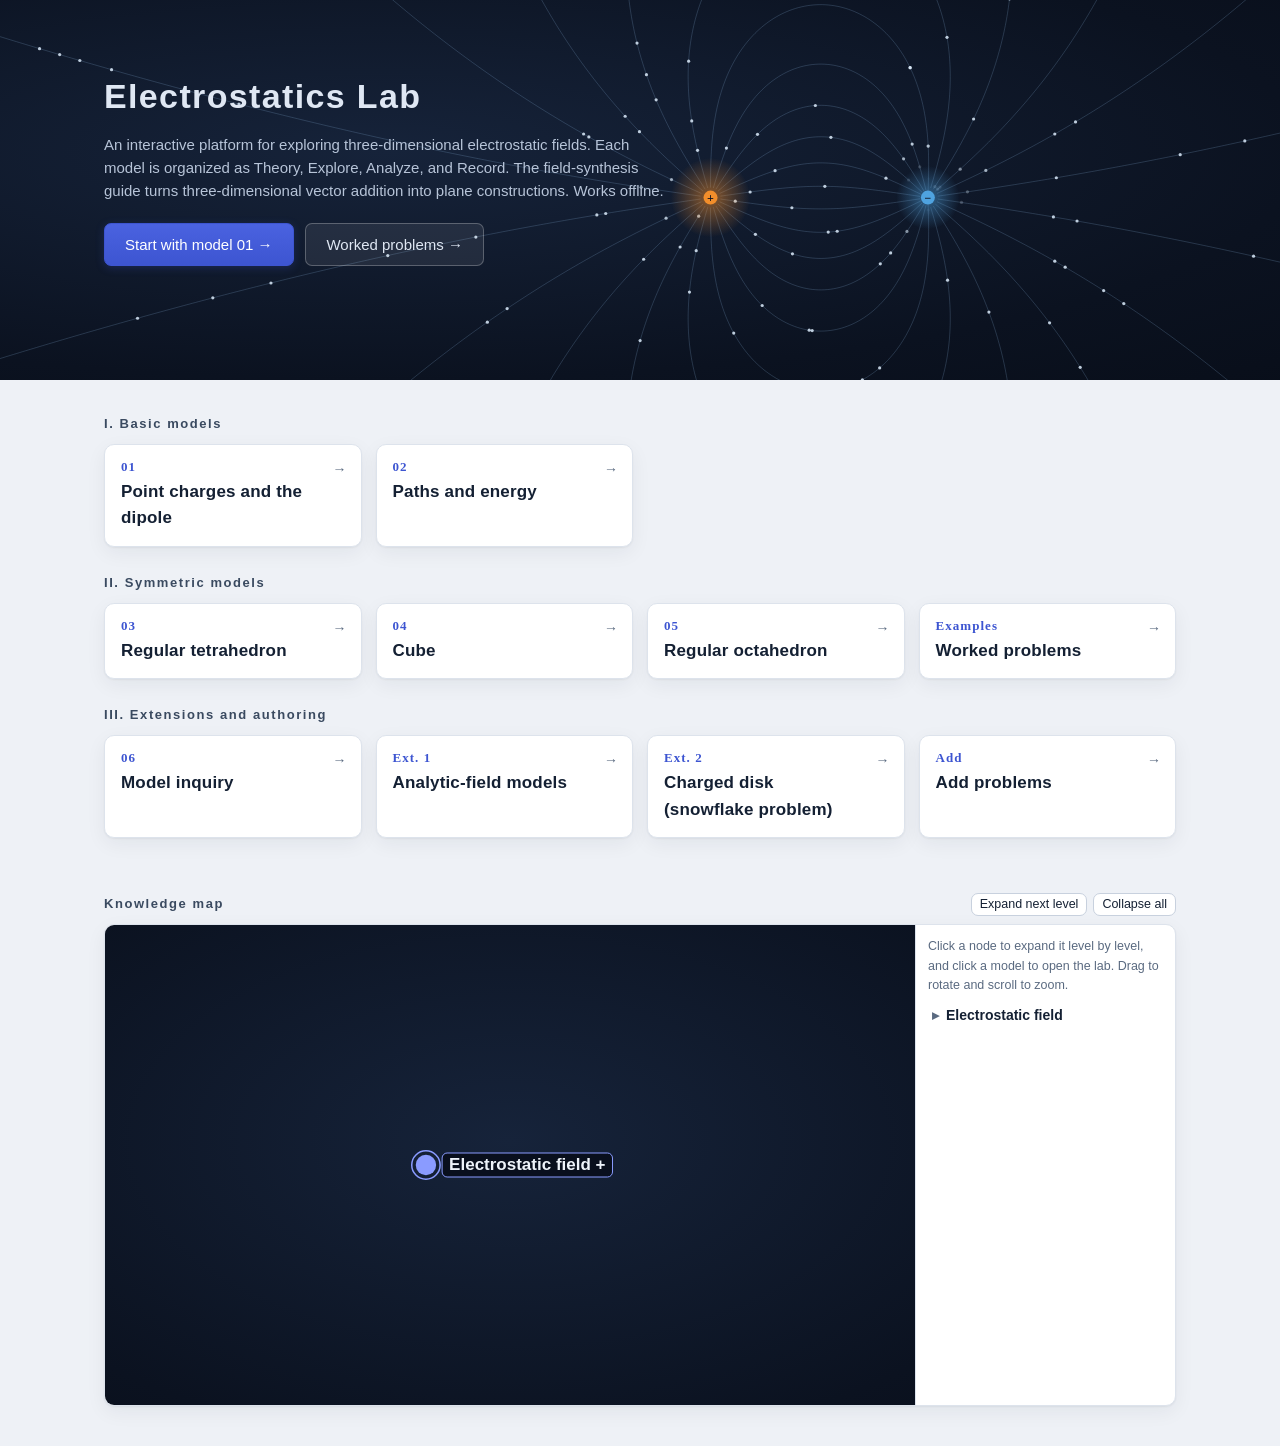
==== index.html @ c66d6b99 "Publish English Electrostatics Lab site" ====
<!doctype html>
<html lang="en">
<head>
  <meta charset="utf-8">
  <meta name="viewport" content="width=device-width, initial-scale=1">
  <title>Electrostatics Lab</title>
  <link rel="stylesheet" href="css/base.css">
  <link rel="stylesheet" href="css/motion.css">
  <link rel="stylesheet" href="css/fit.css">
  <link rel="stylesheet" href="css/home.css">
</head>
<body>
  <header class="home-hero">
    <canvas id="hero" aria-hidden="true"></canvas>
    <div class="hero-in">
      <h1>Electrostatics Lab</h1>
      <p>An interactive platform for exploring three-dimensional electrostatic fields. Each model is organized as Theory, Explore, Analyze, and Record. The field-synthesis guide turns three-dimensional vector addition into plane constructions. Works offline.</p>
      <a class="btn primary" href="lab.html?m=1">Start with model 01 →</a>
      <a class="btn hero-2" href="examples.html">Worked problems →</a>
    </div>
  </header>
  <main class="home">
    <div id="groups"></div>
    <section id="kg" class="kg" aria-labelledby="kg-h">
      <div class="kg-head">
        <h2 id="kg-h" class="cat">Knowledge map</h2>
        <div class="kg-tools">
          <button type="button" class="btn mini" data-kg="more">Expand next level</button>
          <button type="button" class="btn mini" data-kg="reset">Collapse all</button>
        </div>
      </div>
      <div class="kg-body">
        <canvas tabindex="0" role="img" aria-label="Three-dimensional view of the electrostatics knowledge map. Arrow keys rotate, plus and minus zoom; use the list on the right to expand nodes."></canvas>
        <nav class="kg-side" aria-label="Knowledge map list">
          <p class="kg-tip">Click a node to expand it level by level, and click a model to open the lab. Drag to rotate and scroll to zoom.</p>
          <ul class="kg-list"></ul>
        </nav>
      </div>
    </section>
  </main>
  <script src="js/home/home.js"></script>
  <script src="js/home/kgraph.js"></script>
</body>
</html>
---- css/base.css ----
/* Design tokens and base components.
   The interface accent is indigo, kept apart from the data colors (orange/blue/gray) so it is never read as a physical quantity; data colors are in js/models/common.js (Okabe–Ito). */
:root {
  --bg: #eef1f6; --surface: #ffffff; --surface-2: #f6f8fb; --ink: #142033; --ink-2: #3a4a60; --muted: #5a6a80;
  --line: #dde3ec; --line-2: #c8d1de;
  --accent: #3d55d1; --accent-2: #2c41ad; --accent-soft: #e9edfc;
  --chrome: #0e1626; --chrome-2: #18233a; --chrome-ink: #dfe7f3; --chrome-muted: #a3b1c8;
  --pos: #d55e00; --neg: #0072b2; --zero: #4a5566; --probe: #cc79a7; --ok: #009e73; --bad: #b4233c;
  --r: 10px; --r-s: 7px;
  --shadow: 0 1px 2px rgba(16,28,48,.06), 0 6px 20px rgba(16,28,48,.06);
  --shadow-lg: 0 12px 40px rgba(10,20,40,.22);
  --ease: cubic-bezier(.22,.8,.26,1);
  font-family: "Segoe UI", "Helvetica Neue", Arial, sans-serif;
  color: var(--ink); background: var(--bg);
}
* { box-sizing: border-box; }
html, body { margin: 0; }
body { font-size: 14px; line-height: 1.55; -webkit-font-smoothing: antialiased; }
/* One math font for the whole platform: Cambria Math ships with Windows and draws radicals and fraction bars from the font's math parameters */
:root { --math-font: "Cambria Math", "STIX Two Math", "Latin Modern Math", "Times New Roman", serif; }
math { font-family: var(--math-font); font-size: 1.08em; }
/* Radicals in text (MathML <msqrt> made by U.rich): same size as the body text; the radical and its bar are drawn by the math font, so displayed formulas are not clipped */
math.rm { font-size: 1em; }
math { overflow: visible; }
/* Radicals in SVG diagrams (U.svgRad): the √ and the radicand both use Times New Roman, so the top stroke of the √ is level with the overbar and they join into one line */
.svg-rs, .svg-rb { font-family: "Times New Roman", serif; }
h1, h2, h3, h4 { margin: 0 0 .4em; font-weight: 600; letter-spacing: .01em; }
h2 { font-size: 15px; } h3 { font-size: 13.5px; } h4 { font-size: 12.5px; color: var(--ink-2); }
p { margin: .3em 0; }
a { color: var(--accent); }
button, select, input, textarea { font: inherit; color: inherit; }
button { cursor: pointer; }
:focus-visible { outline: 2px solid var(--accent); outline-offset: 2px; }
.sr { position: absolute; width: 1px; height: 1px; overflow: hidden; clip: rect(0 0 0 0); }
.skip { position: absolute; left: -999px; top: 0; background: #fff; padding: 6px 10px; z-index: 99; }
.skip:focus { left: 8px; }
.muted { color: var(--muted); }
.note { color: var(--muted); font-size: 12.5px; }
kbd { font: 11px/1 "Times New Roman", sans-serif; color: var(--muted); border: 1px solid var(--line); border-radius: 4px; padding: 2px 4px; margin-left: 6px; }

.btn { border: 1px solid var(--line-2); background: var(--surface); border-radius: var(--r-s); padding: 5px 11px; transition: background .15s, border-color .15s, color .15s, transform .08s, box-shadow .15s; }
.btn:hover { border-color: var(--accent); color: var(--accent-2); }
.btn:active { transform: translateY(1px); }
.btn.primary { background: var(--accent); border-color: var(--accent); color: #fff; box-shadow: 0 2px 8px rgba(61,85,209,.25); }
.btn.primary:hover { background: var(--accent-2); color: #fff; }
.btn.on { background: var(--accent-soft); border-color: var(--accent); color: var(--accent-2); }
.btn.mini { padding: 1px 8px; font-size: 12.5px; }
.btn.big { padding: 9px 18px; font-size: 15px; width: 100%; }
.btn:disabled { opacity: .45; cursor: default; }
.btns { display: flex; flex-wrap: wrap; gap: 6px; margin: 6px 0; }
.link { border: 0; background: none; color: var(--accent); padding: 0; }

#toast { position: fixed; left: 50%; bottom: 24px; transform: translateX(-50%) translateY(16px); background: var(--chrome); color: var(--chrome-ink);
  padding: 9px 16px; border-radius: 8px; opacity: 0; transition: .3s var(--ease); pointer-events: none; z-index: 100; max-width: 90vw; box-shadow: var(--shadow-lg); }
#toast.show { opacity: 1; transform: translateX(-50%); }

/* Home page */
.home-hero { position: relative; height: 380px; background: radial-gradient(120% 100% at 30% 40%, #16233a 0%, #0b1220 60%, #070c16 100%); color: var(--chrome-ink); overflow: hidden; }
.home-hero canvas { position: absolute; inset: 0; width: 100%; height: 100%; }
.home-hero .hero-in { position: relative; max-width: 1120px; margin: 0 auto; padding: 70px 24px 0; }
.home-hero h1 { font-size: 34px; letter-spacing: .04em; margin-bottom: 10px; }
.home-hero p { max-width: 560px; color: #b7c4d8; font-size: 15px; }
.home-hero .btn.primary, .home-hero .btn.hero-2 { margin-top: 16px; padding: 9px 20px; font-size: 15px; display: inline-block; text-decoration: none; }
.home-hero .btn.hero-2 { margin-left: 8px; background: rgba(255,255,255,.08); color: #dfe7f3; border-color: rgba(255,255,255,.25); }
.home { max-width: 1120px; margin: -46px auto 0; padding: 0 24px 40px; position: relative; }
.cat { margin: 26px 0 8px; font-size: 13px; color: var(--muted); letter-spacing: .12em; }
.cards { display: grid; grid-template-columns: repeat(auto-fill, minmax(250px, 1fr)); gap: 14px; }
.card-link { position: relative; display: block; background: var(--surface); border: 1px solid var(--line); border-radius: var(--r); padding: 16px 16px 18px; text-decoration: none; color: inherit;
  box-shadow: var(--shadow); transition: transform .25s var(--ease), box-shadow .25s var(--ease), border-color .2s; overflow: hidden; animation: rise .5s var(--ease) both; }
.card-link::after { content: ""; position: absolute; left: 0; top: 0; height: 3px; width: 100%; background: linear-gradient(90deg, var(--pos), #e69f00, var(--neg)); transform: scaleX(0); transform-origin: left; transition: transform .35s var(--ease); }
.card-link:hover { transform: translateY(-3px); box-shadow: 0 14px 30px rgba(16,28,48,.12); border-color: var(--line-2); }
.card-link:hover::after { transform: scaleX(1); }
.card-link .num { font: 700 13px "Times New Roman", serif; color: var(--accent); letter-spacing: .08em; }
.card-link h2 { font-size: 17px; margin: 4px 0 6px; }
.card-link p { color: var(--muted); margin: 0; font-size: 13px; }
.card-link .go { position: absolute; right: 14px; top: 14px; color: var(--muted); transition: color .2s, transform .2s var(--ease); }
.card-link:hover .go { color: var(--accent); transform: translateX(3px); }
.home .conv { background: var(--surface); border: 1px solid var(--line); border-radius: var(--r); padding: 14px 18px; margin-top: 26px; box-shadow: var(--shadow); }
.home .conv li { margin: 3px 0; }
.home footer { color: var(--muted); font-size: 12.5px; margin-top: 18px; }
@keyframes rise { from { opacity: 0; transform: translateY(10px); } }
@media (prefers-reduced-motion: reduce) { *, *::before, *::after { animation-duration: .01ms !important; transition-duration: .01ms !important; } }
---- css/motion.css ----
/* Motion and visual polish: workspace crossfade, scroll fade-in, collapsible panels, press ripple, reading progress, frosted overlays.
   All motion is switched off under "reduce motion" by the rule at the end of base.css. */
:root { --ease-out: cubic-bezier(.16,1,.3,1); --spring: cubic-bezier(.34,1.4,.64,1); --glass: rgba(14,22,38,.62); }

/* Workspace switch: View Transitions crossfade; the top bar stays still */
::view-transition-old(root), ::view-transition-new(root) { animation-duration: .32s; animation-timing-function: var(--ease-out); }
::view-transition-old(root) { animation-name: vt-out; }
::view-transition-new(root) { animation-name: vt-in; }
.appbar { view-transition-name: appbar; }
::view-transition-old(appbar), ::view-transition-new(appbar) { animation: none; }
@keyframes vt-out { to { opacity: 0; transform: scale(.992); filter: blur(2px); } }
@keyframes vt-in { from { opacity: 0; transform: translateY(8px) scale(1.004); } }

/* Fade and rise when scrolled into view */
.rv { opacity: 0; transform: translateY(14px); transition: opacity .6s var(--ease-out) var(--d, 0ms), transform .6s var(--ease-out) var(--d, 0ms); }
.rv.in { opacity: 1; transform: none; }

/* Press ripple */
.has-ripple { overflow: hidden; isolation: isolate; }
.ripple { position: absolute; border-radius: 50%; pointer-events: none; background: currentColor; opacity: .18; transform: scale(0); animation: ripple .55s var(--ease-out) forwards; z-index: -1; }
@keyframes ripple { to { transform: scale(1); opacity: 0; } }

/* Buttons: slight lift on hover; soft glow on primary buttons */
.btn { transition: background .18s, border-color .18s, color .18s, transform .18s var(--ease-out), box-shadow .22s var(--ease-out); }
.btn:hover:not(:disabled) { transform: translateY(-1px); box-shadow: 0 4px 12px rgba(16,28,48,.08); }
.btn:active:not(:disabled) { transform: translateY(0) scale(.98); transition-duration: .06s; }
.btn.primary { background: linear-gradient(180deg, #4a62e0, var(--accent)); }
.btn.primary:hover:not(:disabled) { background: linear-gradient(180deg, #4259d6, var(--accent-2)); box-shadow: 0 6px 18px rgba(61,85,209,.32); }

/* Collapsible panels: rotating chevron, content fades in when opened */
details.tip > summary, details.where > summary, details.base > summary, details.g-item > summary { list-style: none; display: flex; align-items: center; gap: 6px; }
details.tip > summary::-webkit-details-marker, details.where > summary::-webkit-details-marker, details.base > summary::-webkit-details-marker, details.g-item > summary::-webkit-details-marker { display: none; }
details.tip > summary::before, details.where > summary::before, details.base > summary::before, details.g-item > summary::before {
  content: ""; flex: none; width: 6px; height: 6px; border-right: 1.6px solid currentColor; border-bottom: 1.6px solid currentColor; transform: rotate(-45deg); opacity: .6; transition: transform .28s var(--ease-out); margin: 0 3px 0 1px; }
details[open].tip > summary::before, details[open].where > summary::before, details[open].base > summary::before, details[open].g-item > summary::before { transform: rotate(45deg) translate(-1px, -1px); }
.acc > summary::after { transition: transform .3s var(--ease-out); }
details[open].acc > :not(summary), details[open].base > :not(summary), details[open].g-item > :not(summary) { animation: fadeUp .35s var(--ease-out) both; }
@keyframes fadeUp { from { opacity: 0; transform: translateY(4px); } }

/* Workspace indicator: springy slide */
.mode-ink { transition: transform .45s var(--spring), width .45s var(--spring); }

/* Inspector and tool panels: groups fade in one after another */
.insp > *, .panel > * { animation: fadeUp .4s var(--ease-out) both; }
.insp > :nth-child(2), .panel > :nth-child(2) { animation-delay: 40ms; }
.insp > :nth-child(3), .panel > :nth-child(3) { animation-delay: 80ms; }
.insp > :nth-child(4), .panel > :nth-child(4) { animation-delay: 120ms; }
.insp > :nth-child(n+5), .panel > :nth-child(n+5) { animation-delay: 160ms; }
.acc { transition: box-shadow .25s var(--ease-out), border-color .25s; }
.acc:hover { box-shadow: 0 4px 16px rgba(16,28,48,.06); }

/* Stage: edge vignette to focus the 3D model; frosted overlays */
.stage::after { content: ""; position: absolute; inset: 0; pointer-events: none; border-radius: inherit; background: radial-gradient(120% 90% at 50% 45%, transparent 60%, rgba(0,0,0,.22) 100%); z-index: 1; }
.stage[data-theme="light"]::after { background: radial-gradient(120% 90% at 50% 45%, transparent 65%, rgba(20,32,51,.06) 100%); }
.stage > .hud, .stage > .tools, .stage > .legend, .stage > .caption, .stage > .stagebar, .stage > .labels, .stage > .busy, .stage > .present-exit { z-index: 2; }
.stage[data-theme="dark"] .hud, .stage[data-theme="dark"] .stagebar, .stage[data-theme="dark"] .tools, .stage[data-theme="dark"] .caption { backdrop-filter: blur(10px) saturate(1.2); -webkit-backdrop-filter: blur(10px) saturate(1.2); }
.tools button { transition: background .18s, color .18s, transform .18s var(--ease-out); }
.tools button:hover { transform: translateY(-1px); }
.caption:not([hidden]) { animation: fadeUp .35s var(--ease-out); }

/* Theory page: reading progress bar, current-section highlight in the contents, formula cards */
.tp-progress { position: relative; height: 3px; margin: -6px 0 14px; border-radius: 2px; overflow: hidden; background: var(--line); }
.tp-progress i { display: block; height: 100%; background: linear-gradient(90deg, var(--accent), #6f86ff); transform-origin: left; transform: scaleX(0); border-radius: 0 2px 2px 0; }
.tp-toc .link { position: relative; padding-left: 12px; color: var(--ink-2); transition: color .2s; }
.tp-toc .link::before { content: ""; position: absolute; left: 0; top: 50%; width: 4px; height: 4px; margin-top: -2px; border-radius: 50%; background: var(--line-2); transition: background .2s, transform .25s var(--spring); }
.tp-toc .link.cur { color: var(--accent-2); font-weight: 600; }
.tp-toc .link.cur::before { background: var(--accent); transform: scale(1.8); }
.tp-main h1 { background: linear-gradient(90deg, var(--ink), var(--accent-2)); -webkit-background-clip: text; background-clip: text; color: transparent; }
.formula { transition: border-color .2s, box-shadow .25s var(--ease-out); background: linear-gradient(180deg, #fbfcfe, var(--surface-2)); }
.formula:hover { border-color: var(--line-2); box-shadow: 0 3px 12px rgba(16,28,48,.05); }
.tsec > h2 .tn { box-shadow: 0 4px 12px rgba(61,85,209,.3); background: linear-gradient(160deg, #5a70ea, var(--accent-2)); }
.tfig { transition: box-shadow .25s var(--ease-out); }
.tfig:hover { box-shadow: 0 8px 26px rgba(16,28,48,.08); }

/* Home page: card entrance and hover spotlight */
.card-link::before { content: ""; position: absolute; inset: 0; pointer-events: none; background: radial-gradient(260px circle at var(--mx, 50%) var(--my, 0%), rgba(61,85,209,.08), transparent 60%); opacity: 0; transition: opacity .3s; }
.card-link:hover::before { opacity: 1; }
.home-hero h1, .home-hero p, .home-hero .btn { animation: rise .7s var(--ease-out) both; }
.home-hero p { animation-delay: .08s; } .home-hero .btn { animation-delay: .16s; } .home-hero .btn.hero-2 { animation-delay: .22s; }

/* Scrollbars: thin and low contrast */
* { scrollbar-width: thin; scrollbar-color: var(--line-2) transparent; }
::-webkit-scrollbar { width: 8px; height: 8px; }
::-webkit-scrollbar-thumb { background: var(--line-2); border-radius: 8px; border: 2px solid transparent; background-clip: padding-box; }
::-webkit-scrollbar-thumb:hover { background-color: var(--muted); }

@media (prefers-reduced-motion: reduce) {
  .rv { opacity: 1; transform: none; }
  ::view-transition-old(root), ::view-transition-new(root) { animation: none; }
}
---- css/fit.css ----
/* No clipping: text, buttons, radicals and placeholders stay fully visible at any width or zoom. Loaded last. */

/* Exercises: the answer box takes its own line and the buttons wrap below it; long words in questions may break */
.ex .row { display: flex; flex-wrap: wrap; gap: 6px; align-items: center; }
.ex input, .ex select { flex: 1 1 100%; min-width: 0; max-width: 100%; padding: 5px 8px; font-size: 13px; }
.ex .row .btn { flex: 0 1 auto; }
.ex p, .g-item p, .note, .tsec p, .tsec li, .cap-t, .cap-fb, .qbox p { overflow-wrap: anywhere; }

/* Study log table: columns share the container width and headers wrap instead of overflowing */
table.rec { table-layout: fixed; }
table.rec th { white-space: normal; overflow-wrap: anywhere; line-height: 1.35; }
table.rec th:last-child, table.rec td:last-child { width: 28px; }
#records { overflow-x: auto; }

/* Panel tables (source editor, field synthesis, geometry): fixed layout; inputs and selects fill their cells */
#panel table.src, #comp table.src, #geo table.src, table.src { table-layout: fixed; width: 100%; }
table.src td, table.src th { overflow-wrap: anywhere; }
table.src td > input, table.src td > select, .cell { width: 100%; min-width: 0; max-width: 100%; box-sizing: border-box; }
table.src select { padding: 2px 0; font-size: 12px; }

/* Selects: show the chosen option in full; the model menu in the top bar grows with its content up to a limit */
.ctl select { font-size: 12.5px; text-overflow: ellipsis; }
.exp select { width: 340px; max-width: 36vw; min-width: 160px; padding-right: 26px; text-overflow: ellipsis; }

/* Stage bar: a long title wraps onto two lines instead of being cut off */
.stagebar { height: auto; min-height: 42px; padding-top: 4px; padding-bottom: 4px; }
.sb-mid span { white-space: normal; overflow: visible; text-overflow: clip; display: -webkit-box; -webkit-line-clamp: 2; -webkit-box-orient: vertical; line-height: 1.3; }
.sb-layers { flex-wrap: wrap; justify-content: flex-end; row-gap: 2px; }

/* Collapsed drawer: hide its content instead of clipping it at zero width */
body.drawer-off .drawer > * { visibility: hidden; }
.drawer-h { min-width: 0; gap: 8px; } .drawer-h h2 { min-width: 0; overflow-wrap: anywhere; }

/* Top bar: tighten at medium widths so File, Present and ? stay inside the window */
.appbar { min-width: 0; }
.appbar > * { flex-shrink: 0; }
.appbar .modes { flex-shrink: 1; min-width: 0; }
@media (max-width: 1240px) {
  .appbar { gap: 10px; padding: 0 10px; }
  .modes button { padding: 5px 10px; }
}
@media (max-width: 1000px) {
  .brand span { display: none; }
  .modes button { padding: 5px 7px; gap: 4px; }
  .present-btn, .menu summary { padding: 5px 8px; }
}
@media (max-width: 860px) and (min-width: 721px) {
  .modes button b { display: none; }
  .exp select { max-width: 196px; width: 196px; min-width: 0; }
  .appbar { gap: 8px; }
  .brand span { display: none; }
}
/* Home, Undo, Redo: narrow screens show only the icon; the aria-label and title of each button keep the full name */
@media (max-width: 1000px) and (min-width: 721px) {
  .modes button b { display: none; }
}
@media (max-width: 780px) and (min-width: 721px) {
  .exp select { width: 160px; max-width: 160px; }
}
@media (max-width: 1240px) {
  .brand span { display: none; }   /* the brand name gives way to "Home" */
  .hist button { padding: 0 7px; }
  .hist button span { display: none; }
}
@media (max-width: 1060px) {
  .home-btn { padding: 0 8px; }
  .home-btn span { display: none; }
}
/* Small inline drop-downs (angle, decomposition direction): leave room for the arrow */
.row.wrap > .ctl { margin: 0; }
.row.wrap select { min-width: 4.8em; padding-right: 22px; }
@media (max-width: 720px) {
  .exp { flex: 1 1 100%; min-width: 0; }
  .exp select { width: 100%; max-width: none; }
}
.menu-pop { max-width: calc(100vw - 16px); }
.menu-pop button { white-space: normal; }

/* Formulas: leave room above display formulas and radicals; containers do not clip them */
.formula, .cap-m, .fm, .where li { overflow: visible; }
math[display="block"] { padding: 2px 0; }
.cap-m { overflow-x: auto; padding: 3px 0; }
.cap-m math, .formula math { max-width: none; }
---- css/home.css ----
/* Home page (overrides the home section in base.css) */
/* Requirement 2: remove the negative top margin so the category headings and cards no longer overlap the dark hero */
.home { margin: 0 auto; padding: 8px 24px 40px; }
.home .cat { margin: 26px 0 10px; color: var(--ink-2); }
.card-link { padding: 14px 40px 14px 16px; }
.card-link h2 { margin: 4px 0 0; }

/* Knowledge map */
.kg { margin-top: 30px; }
.kg-head { display: flex; align-items: flex-end; justify-content: space-between; gap: 10px; flex-wrap: wrap; }
.kg-head .cat { margin-bottom: 10px; }
.kg-tools { display: flex; gap: 6px; margin-bottom: 8px; }
.kg-body { display: grid; grid-template-columns: minmax(0, 1fr) 260px; border: 1px solid var(--line); border-radius: var(--r); overflow: hidden; box-shadow: var(--shadow); background: var(--surface); }
.kg-body canvas { display: block; width: 100%; height: 480px; background: radial-gradient(110% 100% at 50% 45%, #16233a 0%, #0b1220 65%, #070c16 100%); cursor: grab; touch-action: none; }
.kg-body canvas:active { cursor: grabbing; }
.kg-body canvas:focus-visible { outline: 3px solid #8ea0ff; outline-offset: -3px; }
.kg-side { border-left: 1px solid var(--line); padding: 12px 12px 14px; max-height: 480px; overflow: auto; }
.kg-tip { color: var(--muted); font-size: 12.5px; margin: 0 0 8px; }
.kg-list, .kg-list ul { list-style: none; margin: 0; padding: 0; }
.kg-list ul { padding-left: 14px; border-left: 1px solid var(--line); margin-left: 6px; }
.kg-i { display: inline-block; border: 0; background: none; padding: 3px 4px; text-align: left; color: var(--ink); border-radius: 5px; font-size: 13px; line-height: 1.4; text-decoration: none; }
.kg-i:hover { background: var(--accent-soft); color: var(--accent-2); }
button.kg-i[aria-expanded]::before { content: "▸"; display: inline-block; width: 1em; color: var(--muted); transition: transform .2s var(--ease); }
button.kg-i[aria-expanded="true"]::before { transform: rotate(90deg); }
.kg-i.l0 { font-weight: 700; font-size: 14px; }
.kg-i.l1 { font-weight: 600; color: #a34700; }   /* Branch: dark orange, contrast above 4.5 on white */
.kg-i.l2 { color: #005a8c; }                      /* Concept: dark blue */
a.kg-i.l3 { color: var(--accent-2); }             /* Model: link color */

@media (max-width: 760px) {
  .home { padding: 4px 14px 32px; }
  .kg-body { grid-template-columns: 1fr; }
  .kg-body canvas { height: 380px; }
  .kg-side { border-left: 0; border-top: 1px solid var(--line); max-height: none; }
}
@media (max-width: 420px) {
  .home-hero { height: auto; padding-bottom: 28px; }
  .home-hero .hero-in { padding-top: 40px; }
  .home-hero h1 { font-size: 28px; }
  .kg-body canvas { height: 320px; }
}
@media (prefers-reduced-motion: reduce) {
  button.kg-i[aria-expanded]::before { transition: none; }
}
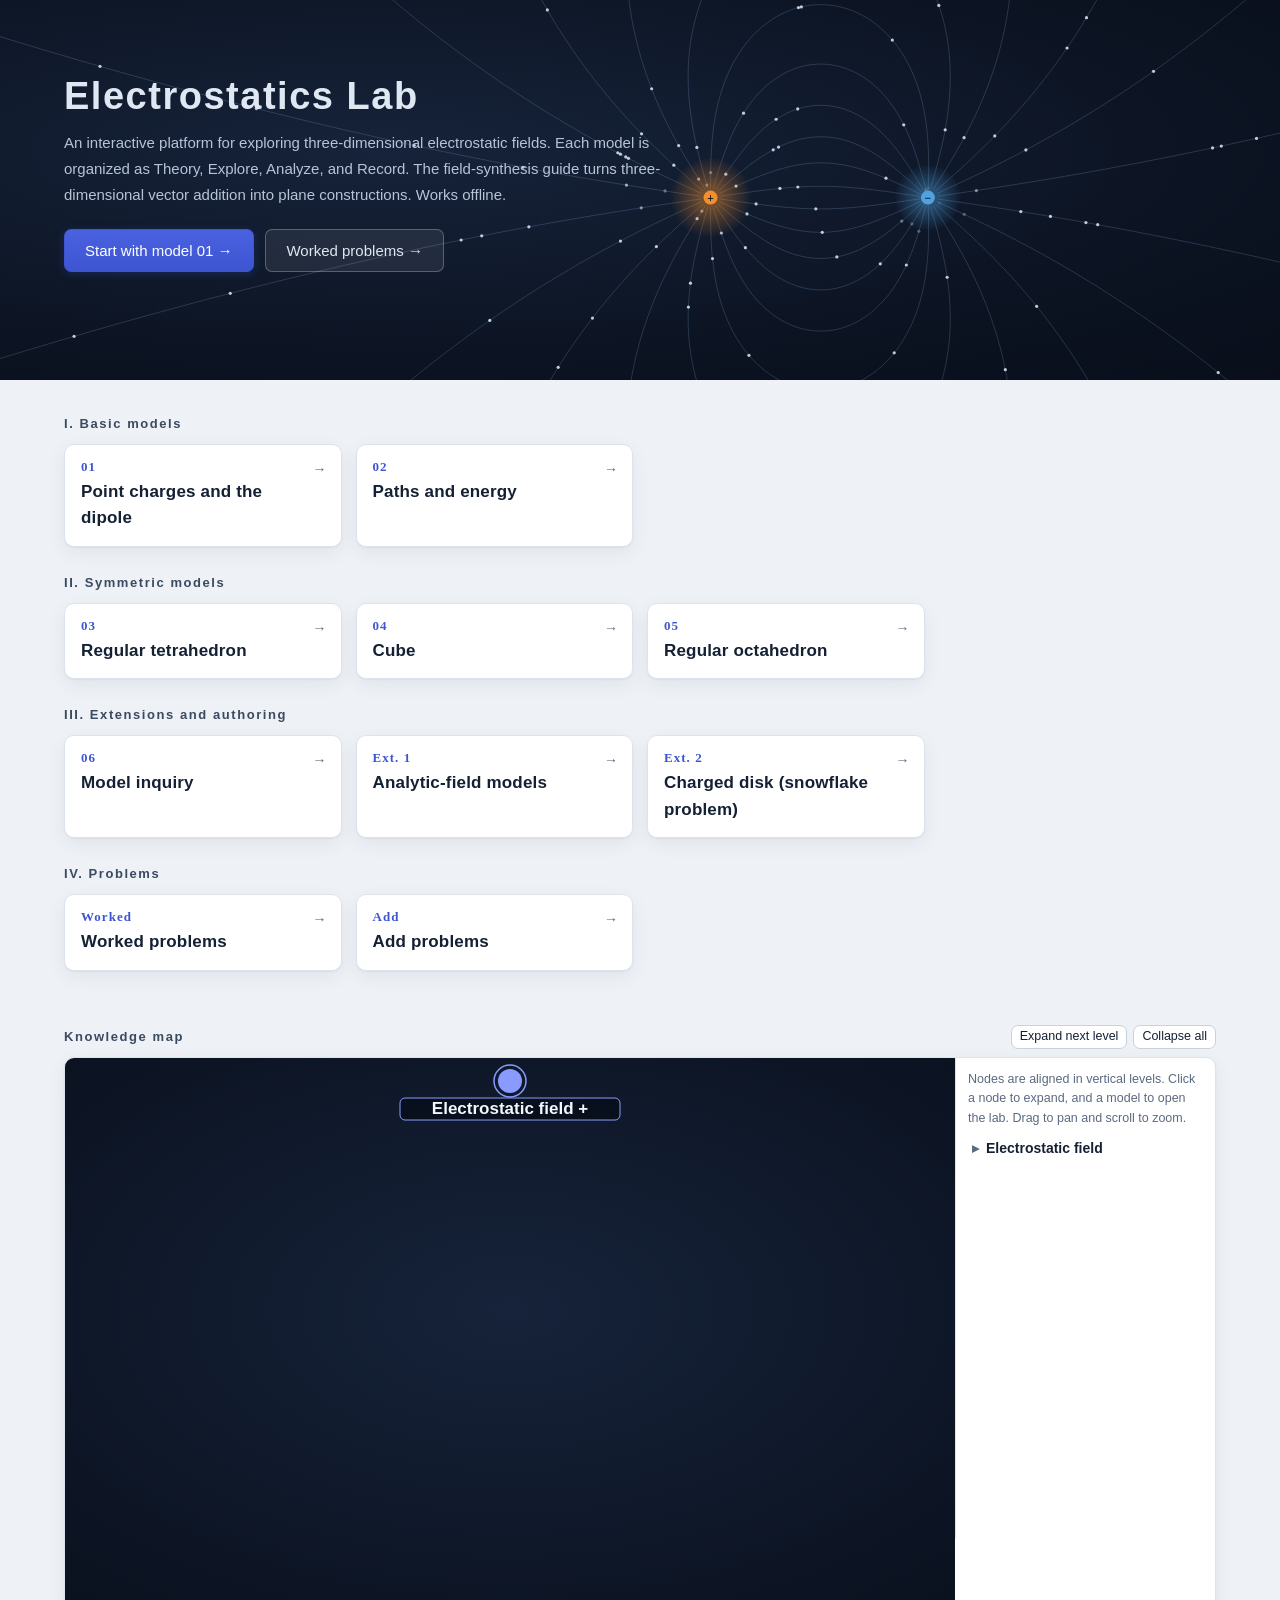
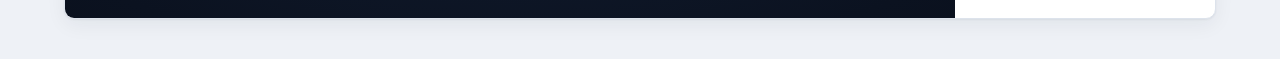
==== commit c8c12dbe: "Polish exploration controls and aligned knowledge map" ====
--- a/index.html
+++ b/index.html
@@ -30,9 +30,9 @@
         </div>
       </div>
       <div class="kg-body">
-        <canvas tabindex="0" role="img" aria-label="Three-dimensional view of the electrostatics knowledge map. Arrow keys rotate, plus and minus zoom; use the list on the right to expand nodes."></canvas>
+        <div class="kg-canvas-wrap"><canvas tabindex="0" role="img" aria-label="Electrostatics knowledge map. Click nodes to expand; drag to pan and scroll to zoom; the list on the right is an alternative."></canvas></div>
         <nav class="kg-side" aria-label="Knowledge map list">
-          <p class="kg-tip">Click a node to expand it level by level, and click a model to open the lab. Drag to rotate and scroll to zoom.</p>
+          <p class="kg-tip">Nodes are aligned in vertical levels. Click a node to expand, and a model to open the lab. Drag to pan and scroll to zoom.</p>
           <ul class="kg-list"></ul>
         </nav>
       </div>
--- a/css/home.css
+++ b/css/home.css
@@ -4,6 +4,11 @@
 .home .cat { margin: 26px 0 10px; color: var(--ink-2); }
 .card-link { padding: 14px 40px 14px 16px; }
 .card-link h2 { margin: 4px 0 0; }
+.home-hero { height: 380px; }
+.home-hero .hero-in { max-width: 1200px; padding-top: 74px; }
+.home-hero h1 { max-width: 720px; font-size: 38px; line-height: 1.2; }
+.home-hero p { max-width: 620px; line-height: 1.75; }
+.home { max-width: 1200px; }
 
 /* Knowledge map */
 .kg { margin-top: 30px; }
@@ -11,7 +16,8 @@
 .kg-head .cat { margin-bottom: 10px; }
 .kg-tools { display: flex; gap: 6px; margin-bottom: 8px; }
 .kg-body { display: grid; grid-template-columns: minmax(0, 1fr) 260px; border: 1px solid var(--line); border-radius: var(--r); overflow: hidden; box-shadow: var(--shadow); background: var(--surface); }
-.kg-body canvas { display: block; width: 100%; height: 480px; background: radial-gradient(110% 100% at 50% 45%, #16233a 0%, #0b1220 65%, #070c16 100%); cursor: grab; touch-action: none; }
+.kg-canvas-wrap { min-width: 0; overflow: auto; scrollbar-color: #72819a #101827; }
+.kg-body canvas { display: block; width: 100%; min-width: 0; height: clamp(460px, 46vw, 560px); background: radial-gradient(110% 100% at 50% 45%, #16233a 0%, #0b1220 65%, #070c16 100%); cursor: grab; touch-action: none; }
 .kg-body canvas:active { cursor: grabbing; }
 .kg-body canvas:focus-visible { outline: 3px solid #8ea0ff; outline-offset: -3px; }
 .kg-side { border-left: 1px solid var(--line); padding: 12px 12px 14px; max-height: 480px; overflow: auto; }
@@ -30,14 +36,14 @@
 @media (max-width: 760px) {
   .home { padding: 4px 14px 32px; }
   .kg-body { grid-template-columns: 1fr; }
-  .kg-body canvas { height: 380px; }
+  .kg-body canvas { height: clamp(460px, 125vw, 620px); }
   .kg-side { border-left: 0; border-top: 1px solid var(--line); max-height: none; }
 }
 @media (max-width: 420px) {
   .home-hero { height: auto; padding-bottom: 28px; }
   .home-hero .hero-in { padding-top: 40px; }
   .home-hero h1 { font-size: 28px; }
-  .kg-body canvas { height: 320px; }
+  .kg-body canvas { height: 460px; }
 }
 @media (prefers-reduced-motion: reduce) {
   button.kg-i[aria-expanded]::before { transition: none; }
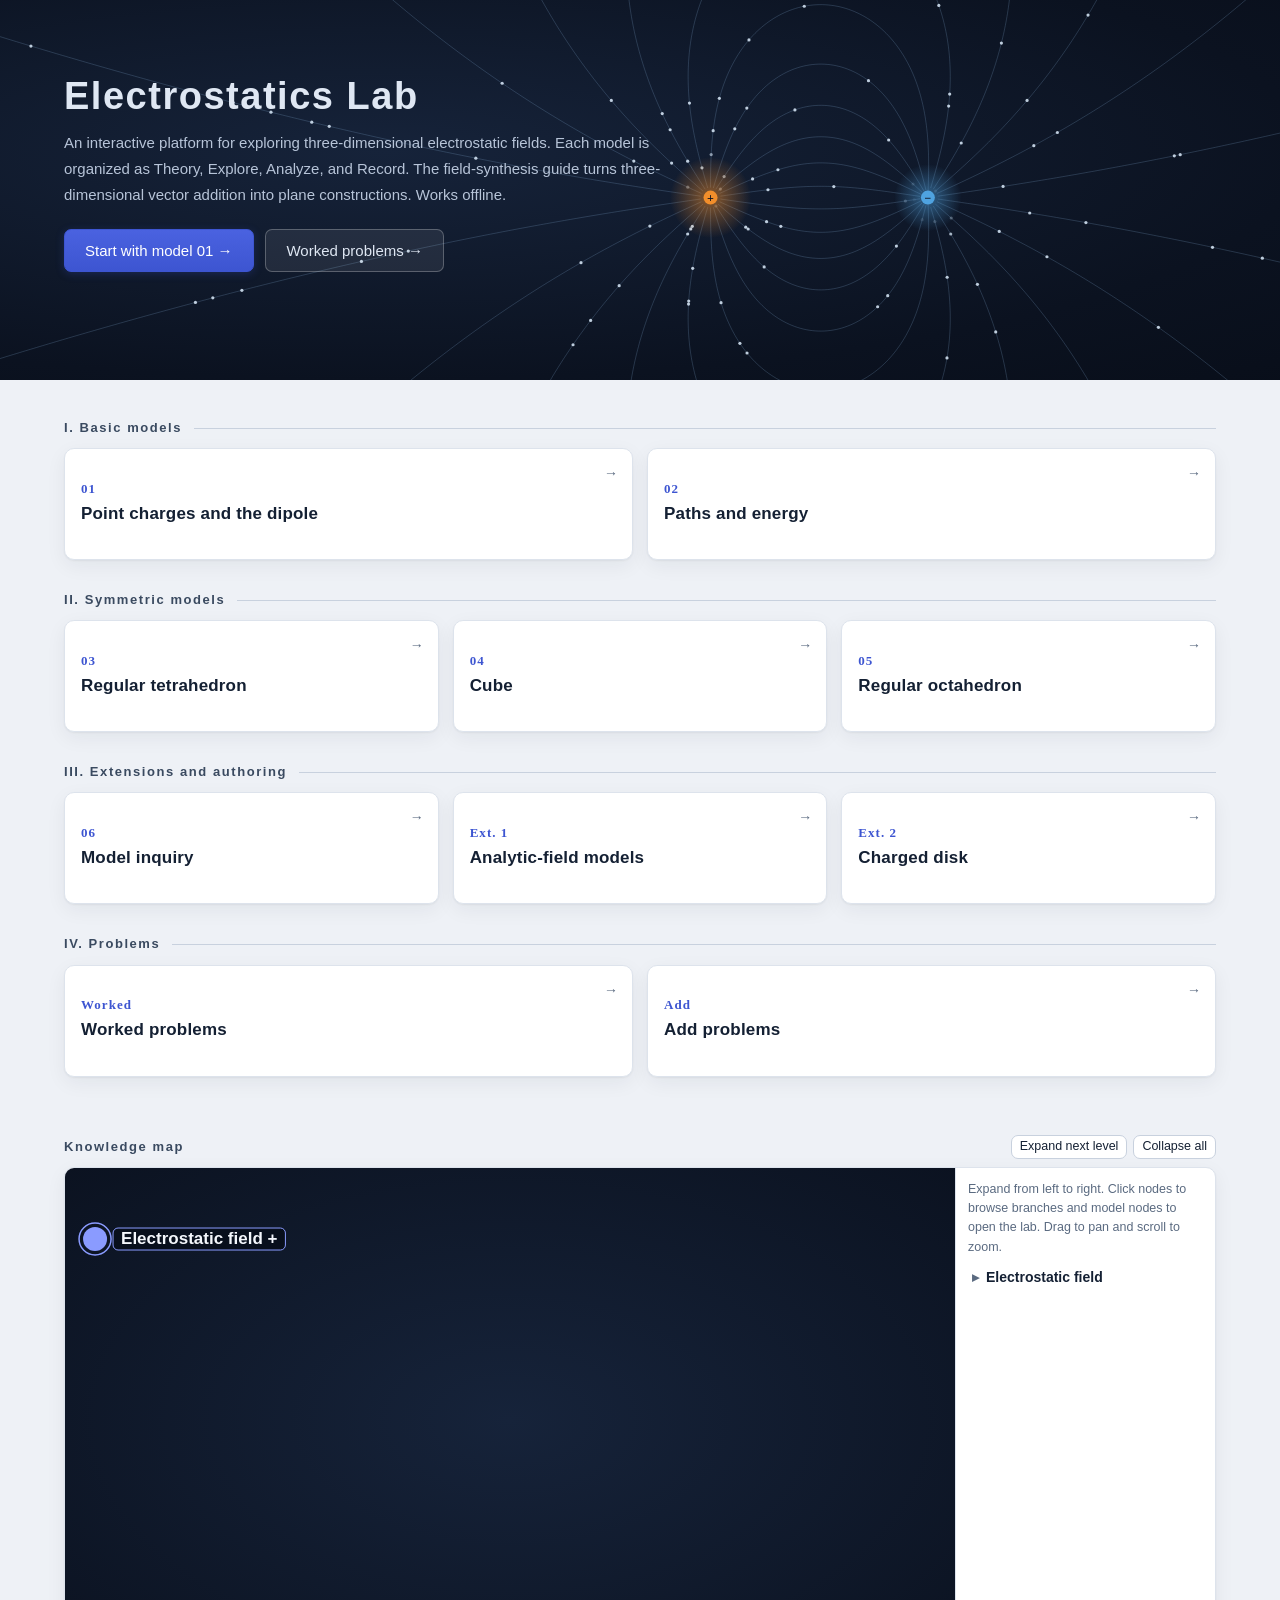
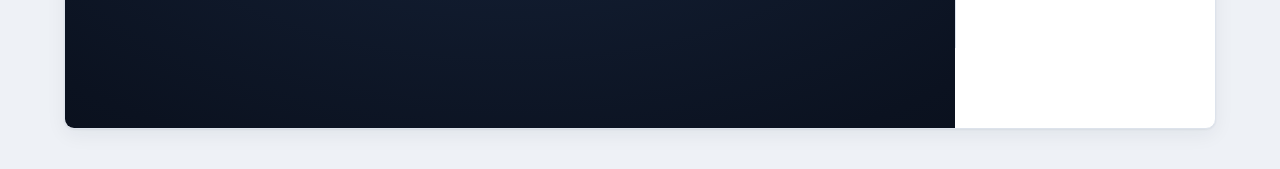
==== commit e48ffe42: "Improve navigation, snapping, and guide layout" ====
--- a/index.html
+++ b/index.html
@@ -32,7 +32,7 @@
       <div class="kg-body">
         <div class="kg-canvas-wrap"><canvas tabindex="0" role="img" aria-label="Electrostatics knowledge map. Click nodes to expand; drag to pan and scroll to zoom; the list on the right is an alternative."></canvas></div>
         <nav class="kg-side" aria-label="Knowledge map list">
-          <p class="kg-tip">Nodes are aligned in vertical levels. Click a node to expand, and a model to open the lab. Drag to pan and scroll to zoom.</p>
+          <p class="kg-tip">Expand from left to right. Click nodes to browse branches and model nodes to open the lab. Drag to pan and scroll to zoom.</p>
           <ul class="kg-list"></ul>
         </nav>
       </div>
--- a/css/home.css
+++ b/css/home.css
@@ -9,6 +9,10 @@
 .home-hero h1 { max-width: 720px; font-size: 38px; line-height: 1.2; }
 .home-hero p { max-width: 620px; line-height: 1.75; }
 .home { max-width: 1200px; }
+.home .cards { grid-template-columns: repeat(auto-fit, minmax(min(250px, 100%), 1fr)); align-items: stretch; }
+.home .card-link { min-height: 112px; display: flex; flex-direction: column; justify-content: center; }
+.home .cat { display: flex; align-items: center; gap: 12px; margin-top: 30px; }
+.home .cat::after { content: ""; height: 1px; flex: 1; background: var(--line-2); }
 
 /* Knowledge map */
 .kg { margin-top: 30px; }
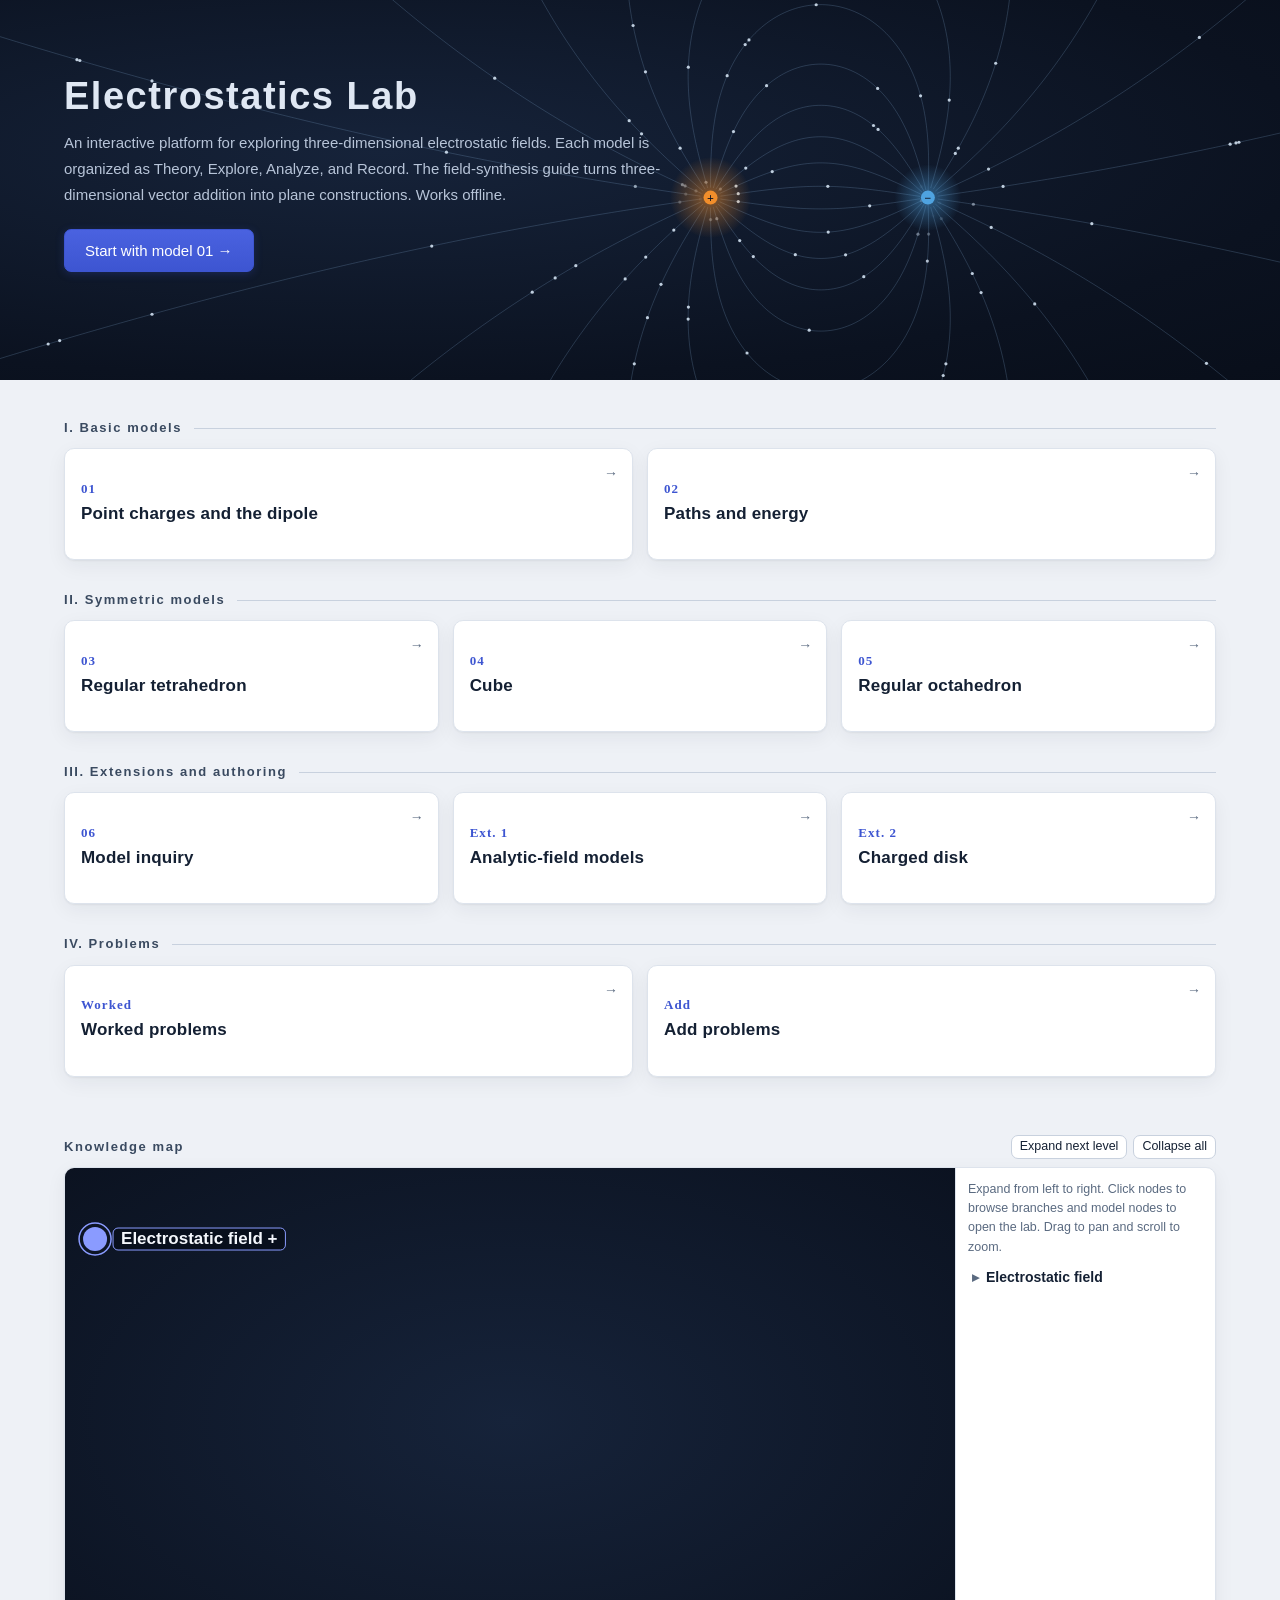
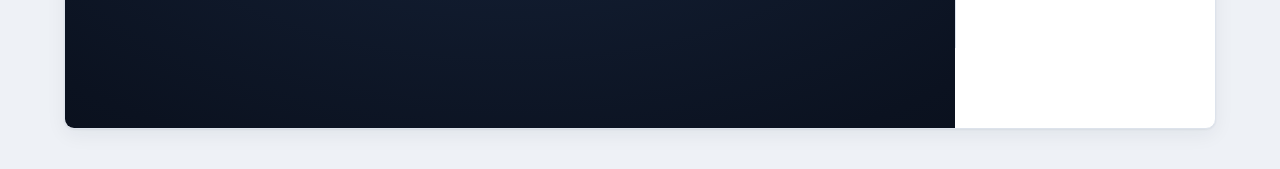
==== commit 702e99bd: "Fix navigation and add constrained probe paths and potential maximum analysis" ====
--- a/index.html
+++ b/index.html
@@ -16,7 +16,6 @@
       <h1>Electrostatics Lab</h1>
       <p>An interactive platform for exploring three-dimensional electrostatic fields. Each model is organized as Theory, Explore, Analyze, and Record. The field-synthesis guide turns three-dimensional vector addition into plane constructions. Works offline.</p>
       <a class="btn primary" href="lab.html?m=1">Start with model 01 →</a>
-      <a class="btn hero-2" href="examples.html">Worked problems →</a>
     </div>
   </header>
   <main class="home">
--- a/css/motion.css
+++ b/css/motion.css
@@ -68,7 +68,7 @@
 .tp-main h1 { background: linear-gradient(90deg, var(--ink), var(--accent-2)); -webkit-background-clip: text; background-clip: text; color: transparent; }
 .formula { transition: border-color .2s, box-shadow .25s var(--ease-out); background: linear-gradient(180deg, #fbfcfe, var(--surface-2)); }
 .formula:hover { border-color: var(--line-2); box-shadow: 0 3px 12px rgba(16,28,48,.05); }
-.tsec > h2 .tn { box-shadow: 0 4px 12px rgba(61,85,209,.3); background: linear-gradient(160deg, #5a70ea, var(--accent-2)); }
+.tsec > h2 .tn { box-shadow: 0 4px 12px rgba(61,85,209,.3); background: linear-gradient(160deg, #465bd1, var(--accent-2)); }
 .tfig { transition: box-shadow .25s var(--ease-out); }
 .tfig:hover { box-shadow: 0 8px 26px rgba(16,28,48,.08); }
 
